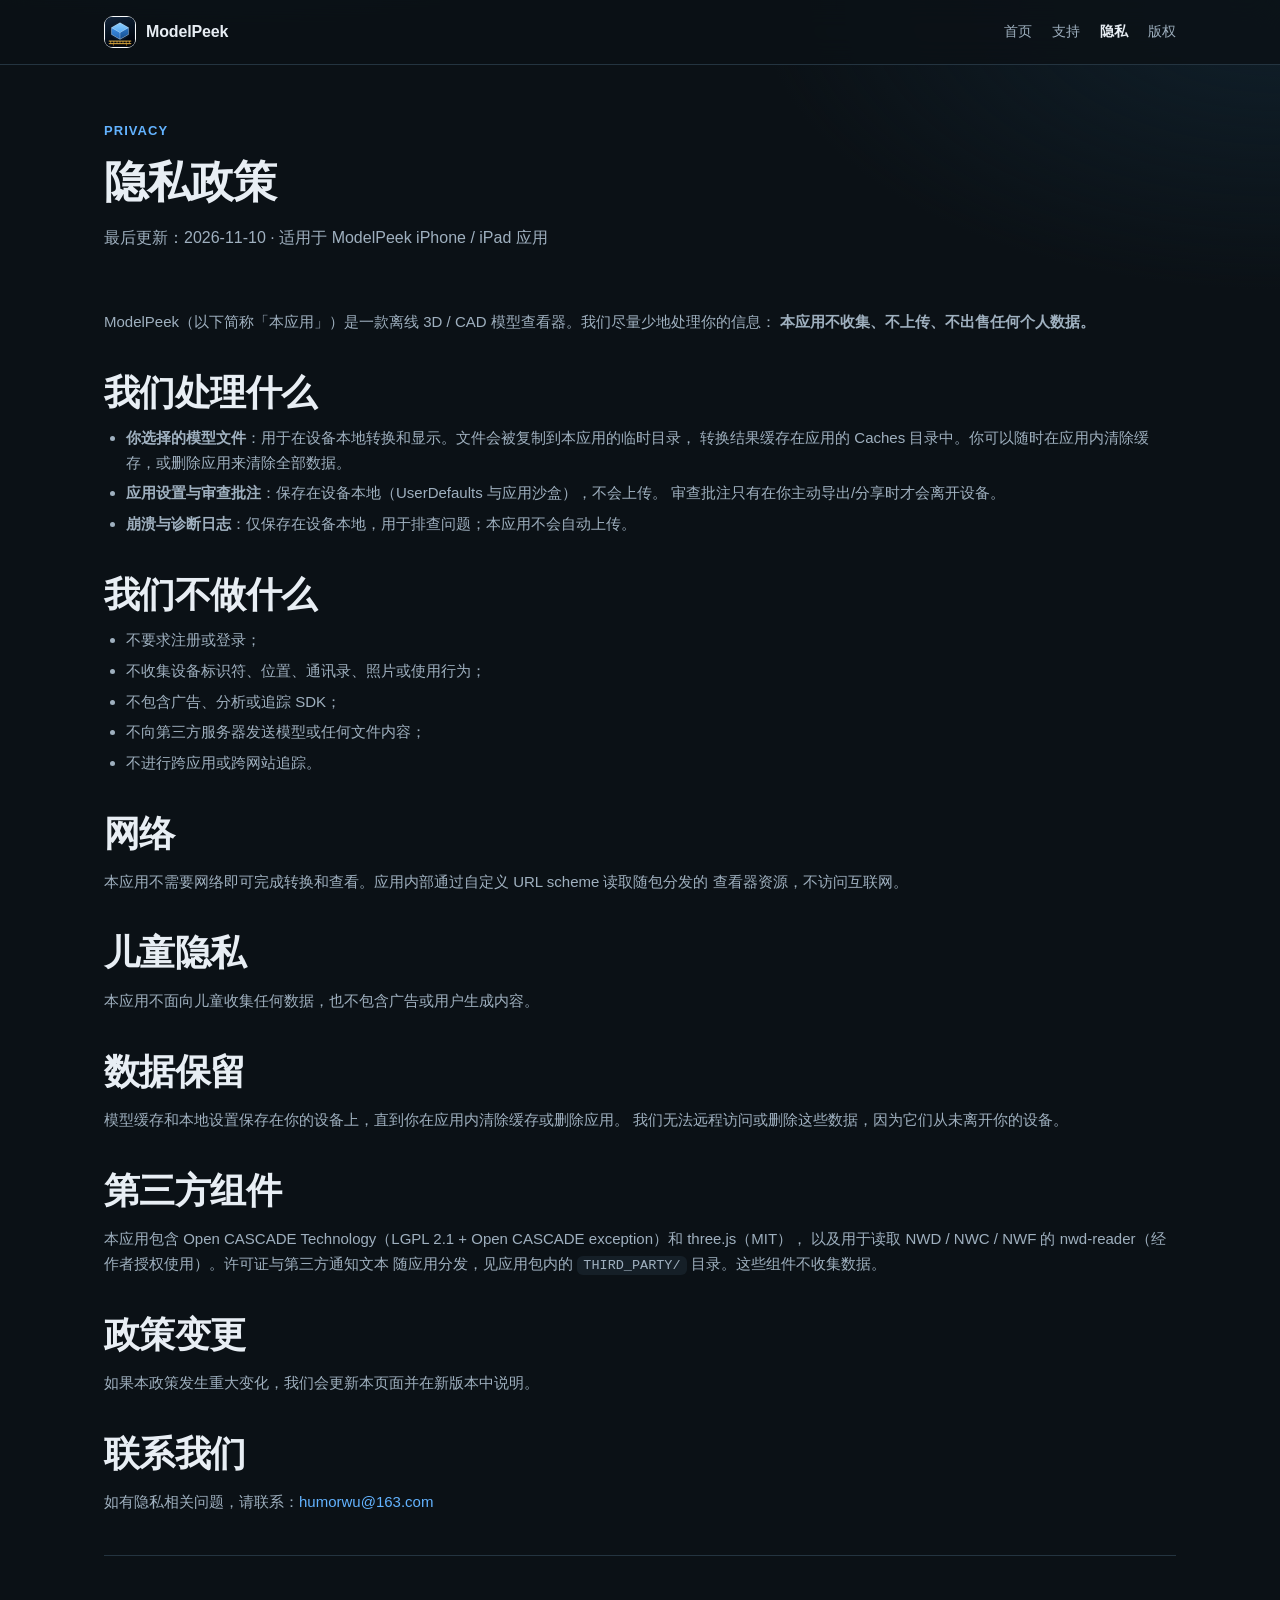
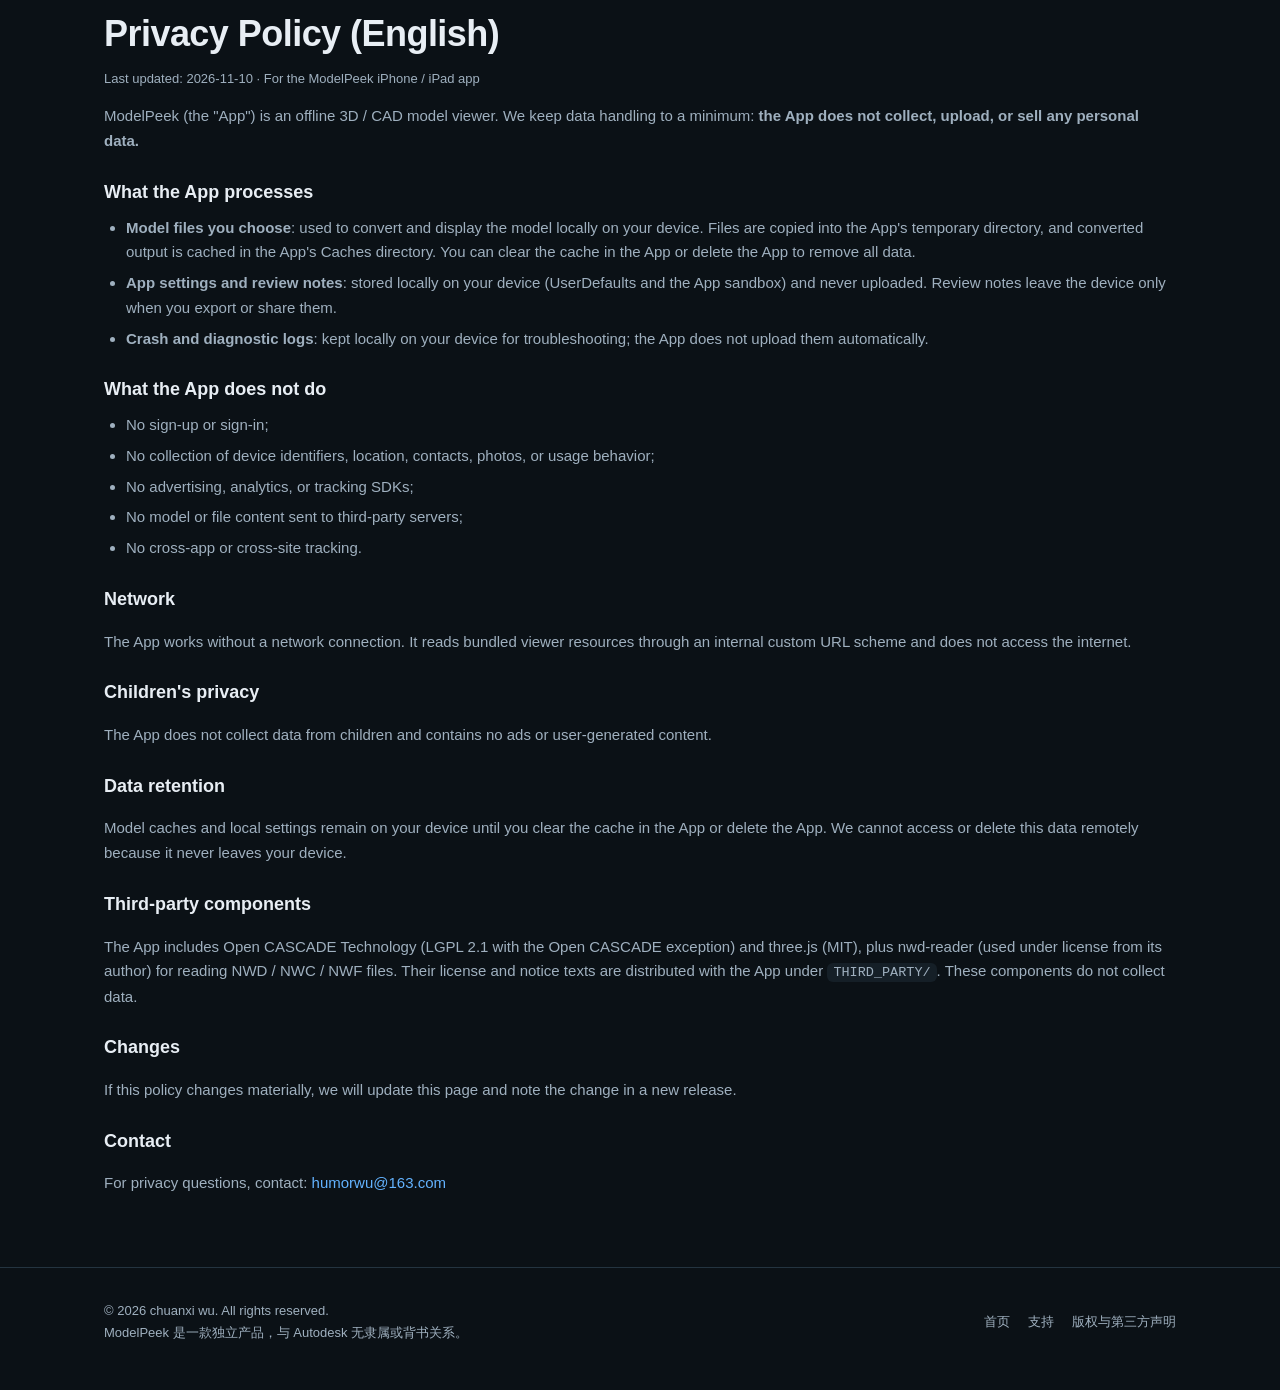
==== privacy.html @ 5bdde5b8 "Add ModelPeek App Store support, marketing, privacy and copyright pages Co-Authored-By: Claude Code " ====
<!doctype html>
<html lang="zh-CN">
<head>
  <meta charset="utf-8">
  <meta name="viewport" content="width=device-width, initial-scale=1">
  <meta name="description" content="ModelPeek 隐私政策：不收集、不上传、不出售个人数据；模型转换和渲染全部在设备本地完成。">
  <meta name="theme-color" content="#0b1116">
  <title>隐私政策 — ModelPeek</title>
  <link rel="icon" href="assets/icon-256.png" type="image/png">
  <link rel="stylesheet" href="site.css">
</head>
<body>
  <header class="site-header">
    <div class="wrap nav">
      <a class="brand" href="index.html" aria-label="ModelPeek 首页">
        <img src="assets/icon-256.png" alt="" width="32" height="32">
        ModelPeek
      </a>
      <nav class="nav-links" aria-label="主导航">
        <a href="index.html">首页</a>
        <a href="support.html">支持</a>
        <a href="privacy.html" aria-current="page">隐私</a>
        <a href="copyright.html">版权</a>
      </nav>
    </div>
  </header>

  <main>
    <section class="page-head">
      <div class="wrap">
        <span class="eyebrow">Privacy</span>
        <h1>隐私政策</h1>
        <p>最后更新：2026-11-10 · 适用于 ModelPeek iPhone / iPad 应用</p>
      </div>
    </section>

    <section class="section" style="border-top:0;padding-top:16px">
      <div class="wrap legal">
        <p>
          ModelPeek（以下简称「本应用」）是一款离线 3D / CAD 模型查看器。我们尽量少地处理你的信息：
          <strong>本应用不收集、不上传、不出售任何个人数据。</strong>
        </p>

        <h2>我们处理什么</h2>
        <ul>
          <li><strong>你选择的模型文件</strong>：用于在设备本地转换和显示。文件会被复制到本应用的临时目录，
            转换结果缓存在应用的 Caches 目录中。你可以随时在应用内清除缓存，或删除应用来清除全部数据。</li>
          <li><strong>应用设置与审查批注</strong>：保存在设备本地（UserDefaults 与应用沙盒），不会上传。
            审查批注只有在你主动导出/分享时才会离开设备。</li>
          <li><strong>崩溃与诊断日志</strong>：仅保存在设备本地，用于排查问题；本应用不会自动上传。</li>
        </ul>

        <h2>我们不做什么</h2>
        <ul>
          <li>不要求注册或登录；</li>
          <li>不收集设备标识符、位置、通讯录、照片或使用行为；</li>
          <li>不包含广告、分析或追踪 SDK；</li>
          <li>不向第三方服务器发送模型或任何文件内容；</li>
          <li>不进行跨应用或跨网站追踪。</li>
        </ul>

        <h2>网络</h2>
        <p>本应用不需要网络即可完成转换和查看。应用内部通过自定义 URL scheme 读取随包分发的
          查看器资源，不访问互联网。</p>

        <h2>儿童隐私</h2>
        <p>本应用不面向儿童收集任何数据，也不包含广告或用户生成内容。</p>

        <h2>数据保留</h2>
        <p>模型缓存和本地设置保存在你的设备上，直到你在应用内清除缓存或删除应用。
          我们无法远程访问或删除这些数据，因为它们从未离开你的设备。</p>

        <h2>第三方组件</h2>
        <p>本应用包含 Open CASCADE Technology（LGPL 2.1 + Open CASCADE exception）和 three.js（MIT），
          以及用于读取 NWD / NWC / NWF 的 nwd-reader（经作者授权使用）。许可证与第三方通知文本
          随应用分发，见应用包内的 <code>THIRD_PARTY/</code> 目录。这些组件不收集数据。</p>

        <h2>政策变更</h2>
        <p>如果本政策发生重大变化，我们会更新本页面并在新版本中说明。</p>

        <h2>联系我们</h2>
        <p>如有隐私相关问题，请联系：<a href="mailto:humorwu@163.com">humorwu@163.com</a></p>

        <div class="lang-block">
          <h2>Privacy Policy (English)</h2>
          <p class="small">Last updated: 2026-11-10 · For the ModelPeek iPhone / iPad app</p>

          <p>ModelPeek (the "App") is an offline 3D / CAD model viewer. We keep data handling to a minimum:
            <strong>the App does not collect, upload, or sell any personal data.</strong></p>

          <h3>What the App processes</h3>
          <ul>
            <li><strong>Model files you choose</strong>: used to convert and display the model locally on your
              device. Files are copied into the App's temporary directory, and converted output is cached in the
              App's Caches directory. You can clear the cache in the App or delete the App to remove all data.</li>
            <li><strong>App settings and review notes</strong>: stored locally on your device (UserDefaults and the
              App sandbox) and never uploaded. Review notes leave the device only when you export or share them.</li>
            <li><strong>Crash and diagnostic logs</strong>: kept locally on your device for troubleshooting; the App
              does not upload them automatically.</li>
          </ul>

          <h3>What the App does not do</h3>
          <ul>
            <li>No sign-up or sign-in;</li>
            <li>No collection of device identifiers, location, contacts, photos, or usage behavior;</li>
            <li>No advertising, analytics, or tracking SDKs;</li>
            <li>No model or file content sent to third-party servers;</li>
            <li>No cross-app or cross-site tracking.</li>
          </ul>

          <h3>Network</h3>
          <p>The App works without a network connection. It reads bundled viewer resources through an
            internal custom URL scheme and does not access the internet.</p>

          <h3>Children's privacy</h3>
          <p>The App does not collect data from children and contains no ads or user-generated content.</p>

          <h3>Data retention</h3>
          <p>Model caches and local settings remain on your device until you clear the cache in the App or
            delete the App. We cannot access or delete this data remotely because it never leaves your device.</p>

          <h3>Third-party components</h3>
          <p>The App includes Open CASCADE Technology (LGPL 2.1 with the Open CASCADE exception) and
            three.js (MIT), plus nwd-reader (used under license from its author) for reading
            NWD / NWC / NWF files. Their license and notice texts are distributed with the App under
            <code>THIRD_PARTY/</code>. These components do not collect data.</p>

          <h3>Changes</h3>
          <p>If this policy changes materially, we will update this page and note the change in a new release.</p>

          <h3>Contact</h3>
          <p>For privacy questions, contact: <a href="mailto:humorwu@163.com">humorwu@163.com</a></p>
        </div>
      </div>
    </section>
  </main>

  <footer class="site-footer">
    <div class="wrap footer-grid">
      <div>
        <div>© 2026 chuanxi wu. All rights reserved.</div>
        <div class="small">ModelPeek 是一款独立产品，与 Autodesk 无隶属或背书关系。</div>
      </div>
      <nav class="footer-links" aria-label="页脚链接">
        <a href="index.html">首页</a>
        <a href="support.html">支持</a>
        <a href="copyright.html">版权与第三方声明</a>
      </nav>
    </div>
  </footer>
</body>
</html>
---- site.css ----
:root {
  color-scheme: dark;
  --bg: #0b1116;
  --bg-soft: #111a21;
  --panel: #151f27;
  --panel-2: #1a2630;
  --text: #e8eef4;
  --muted: #9fb0bf;
  --accent: #63b3ff;
  --accent-strong: #2f8fe8;
  --border: #243440;
  --ok: #5ad19a;
  --radius: 18px;
  --max: 1120px;
}

* { box-sizing: border-box; }

html {
  scroll-behavior: smooth;
  background: var(--bg);
}

body {
  margin: 0;
  color: var(--text);
  font-family: -apple-system, BlinkMacSystemFont, "SF Pro Text", "PingFang SC",
    "Hiragino Sans GB", "Microsoft YaHei", "Segoe UI", sans-serif;
  line-height: 1.65;
  background:
    radial-gradient(1100px 560px at 18% -10%, #172a3a 0%, transparent 62%),
    radial-gradient(900px 500px at 100% 0%, #10202b 0%, transparent 58%),
    var(--bg);
  -webkit-font-smoothing: antialiased;
}

a {
  color: var(--accent);
  text-decoration: none;
}

a:hover { text-decoration: underline; }

a:focus-visible,
button:focus-visible,
summary:focus-visible {
  outline: 2px solid var(--accent);
  outline-offset: 3px;
  border-radius: 6px;
}

img { max-width: 100%; height: auto; }

.wrap {
  max-width: var(--max);
  margin: 0 auto;
  padding: 0 24px;
}

.site-header {
  position: sticky;
  top: 0;
  z-index: 20;
  background: rgba(11, 17, 22, 0.84);
  border-bottom: 1px solid var(--border);
  backdrop-filter: blur(14px);
  -webkit-backdrop-filter: blur(14px);
}

.nav {
  display: flex;
  align-items: center;
  gap: 18px;
  min-height: 64px;
}

.brand {
  display: inline-flex;
  align-items: center;
  gap: 10px;
  color: var(--text);
  font-weight: 700;
  letter-spacing: -0.01em;
}

.brand:hover { text-decoration: none; }
.brand img { width: 32px; height: 32px; border-radius: 9px; }

.nav-links {
  display: flex;
  gap: 20px;
  margin-left: auto;
  font-size: 14px;
  color: var(--muted);
}

.nav-links a { color: var(--muted); }
.nav-links a:hover { color: var(--text); text-decoration: none; }
.nav-links a[aria-current="page"] { color: var(--text); font-weight: 600; }

.hero { padding: 72px 0 48px; }

.hero-grid {
  display: grid;
  grid-template-columns: 1.05fr 0.95fr;
  gap: 48px;
  align-items: center;
}

.eyebrow {
  color: var(--accent);
  font-size: 13px;
  font-weight: 700;
  letter-spacing: 0.08em;
  text-transform: uppercase;
}

h1 {
  margin: 14px 0 18px;
  font-size: clamp(34px, 5vw, 56px);
  line-height: 1.12;
  letter-spacing: -0.025em;
}

h2 {
  margin: 0 0 12px;
  font-size: clamp(26px, 3vw, 36px);
  line-height: 1.2;
  letter-spacing: -0.015em;
}

h3 { margin: 0 0 8px; font-size: 18px; }

.lead {
  max-width: 56ch;
  margin: 0;
  color: var(--muted);
  font-size: 18px;
}

.actions {
  display: flex;
  flex-wrap: wrap;
  gap: 12px;
  margin-top: 28px;
}

.btn {
  display: inline-flex;
  align-items: center;
  justify-content: center;
  gap: 8px;
  padding: 12px 20px;
  border: 1px solid transparent;
  border-radius: 12px;
  font-weight: 600;
  font-size: 15px;
  line-height: 1.2;
}

.btn:hover { text-decoration: none; }

.btn-primary {
  background: var(--accent-strong);
  color: #fff;
}

.btn-primary:hover { background: var(--accent); }

.btn-ghost {
  background: var(--panel);
  border-color: var(--border);
  color: var(--text);
}

.btn-ghost:hover { border-color: var(--accent); }

.hero-shot img {
  width: 100%;
  border: 1px solid var(--border);
  border-radius: 24px;
  box-shadow: 0 30px 80px rgba(0, 0, 0, 0.45);
}

.badge {
  display: inline-flex;
  align-items: center;
  gap: 6px;
  padding: 6px 10px;
  border-radius: 999px;
  background: rgba(99, 179, 255, 0.12);
  color: var(--accent);
  font-size: 12px;
  font-weight: 600;
}

.section {
  padding: 56px 0;
  border-top: 1px solid var(--border);
}

.section-lead {
  max-width: 70ch;
  margin: 0 0 28px;
  color: var(--muted);
}

.grid { display: grid; gap: 18px; }
.grid-3 { grid-template-columns: repeat(3, 1fr); }
.grid-2 { grid-template-columns: repeat(2, 1fr); }

.card {
  padding: 24px;
  border: 1px solid var(--border);
  border-radius: var(--radius);
  background: linear-gradient(180deg, var(--panel), var(--bg-soft));
}

.card p { margin: 0; color: var(--muted); font-size: 15px; }

.icon {
  display: grid;
  place-items: center;
  width: 38px;
  height: 38px;
  margin-bottom: 14px;
  border-radius: 10px;
  background: rgba(99, 179, 255, 0.12);
  color: var(--accent);
  font-size: 18px;
  font-weight: 700;
}

.section ul { margin: 0; padding-left: 22px; color: var(--muted); }
.section li + li { margin-top: 6px; }

.shots {
  display: grid;
  grid-template-columns: 1fr 1fr;
  gap: 20px;
  align-items: start;
}

.shots figure { margin: 0; }

.shots img {
  width: 100%;
  border: 1px solid var(--border);
  border-radius: 18px;
  background: var(--panel);
}

.shots figcaption {
  margin-top: 10px;
  color: var(--muted);
  font-size: 13px;
}

.formats {
  width: 100%;
  border-collapse: collapse;
  font-size: 15px;
}

.formats th,
.formats td {
  padding: 12px 14px;
  border-bottom: 1px solid var(--border);
  text-align: left;
}

.formats th {
  color: var(--muted);
  font-size: 12px;
  font-weight: 600;
  letter-spacing: 0.05em;
  text-transform: uppercase;
}

.formats td { color: var(--muted); }
.formats td:first-child { color: var(--text); font-weight: 600; }

.note {
  padding: 16px 18px;
  border: 1px solid rgba(90, 209, 154, 0.25);
  border-radius: 14px;
  background: rgba(90, 209, 154, 0.08);
  color: #c8f4df;
  font-size: 14px;
}

.faq { display: grid; gap: 12px; }

details {
  padding: 16px 18px;
  border: 1px solid var(--border);
  border-radius: 14px;
  background: var(--panel);
}

summary { cursor: pointer; font-weight: 600; }
details p { margin: 12px 0 0; color: var(--muted); }

.contact {
  display: flex;
  flex-wrap: wrap;
  gap: 16px;
  align-items: center;
  justify-content: space-between;
  padding: 24px;
  border: 1px solid var(--border);
  border-radius: var(--radius);
  background: linear-gradient(135deg, rgba(47, 143, 232, 0.18), rgba(90, 209, 154, 0.08));
}

.legal { color: var(--muted); font-size: 15px; }
.legal h2 { color: var(--text); margin-top: 36px; }
.legal h3 { color: var(--text); margin-top: 24px; }
.legal ul { padding-left: 22px; }
.legal li + li { margin-top: 6px; }
.legal code {
  padding: 2px 6px;
  border-radius: 6px;
  background: var(--panel);
  font-size: 0.9em;
}
.legal .lang-block { margin-top: 40px; padding-top: 20px; border-top: 1px solid var(--border); }

.page-head { padding: 52px 0 12px; }
.page-head h1 { font-size: clamp(30px, 4vw, 44px); }
.page-head p { color: var(--muted); max-width: 70ch; }

.site-footer {
  padding: 32px 0 48px;
  border-top: 1px solid var(--border);
  color: var(--muted);
  font-size: 13px;
}

.footer-grid {
  display: flex;
  flex-wrap: wrap;
  gap: 16px;
  align-items: center;
  justify-content: space-between;
}

.footer-links { display: flex; flex-wrap: wrap; gap: 18px; }
.footer-links a { color: var(--muted); }
.footer-links a:hover { color: var(--text); }

.muted { color: var(--muted); }
.small { font-size: 13px; }
.center { text-align: center; }

@media (max-width: 860px) {
  .hero { padding-top: 40px; }
  .hero-grid,
  .grid-3,
  .grid-2,
  .shots { grid-template-columns: 1fr; }
}

@media (max-width: 600px) {
  .nav { min-height: 0; padding: 10px 0; flex-wrap: wrap; }
  .nav-links { width: 100%; margin-left: 0; padding-bottom: 4px; overflow: auto; }
  .wrap { padding: 0 16px; }
  .section { padding: 40px 0; }
}
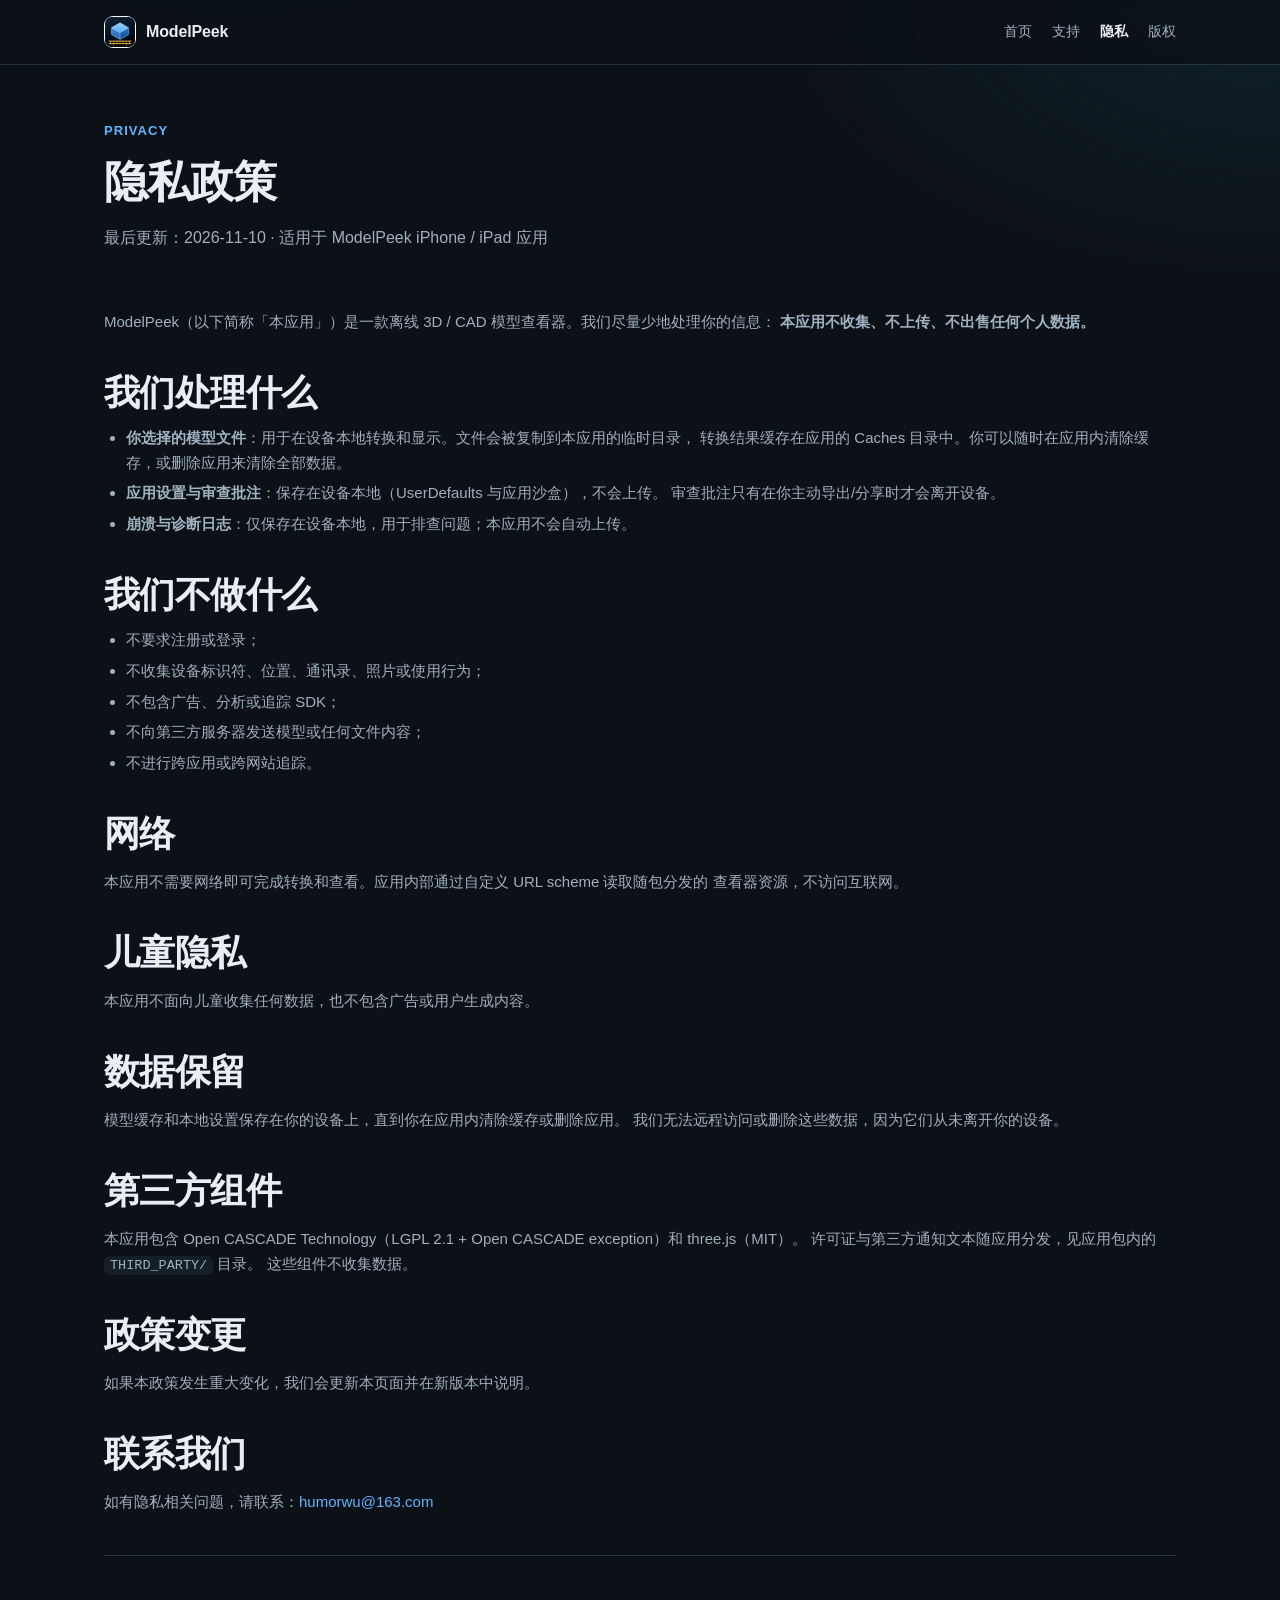
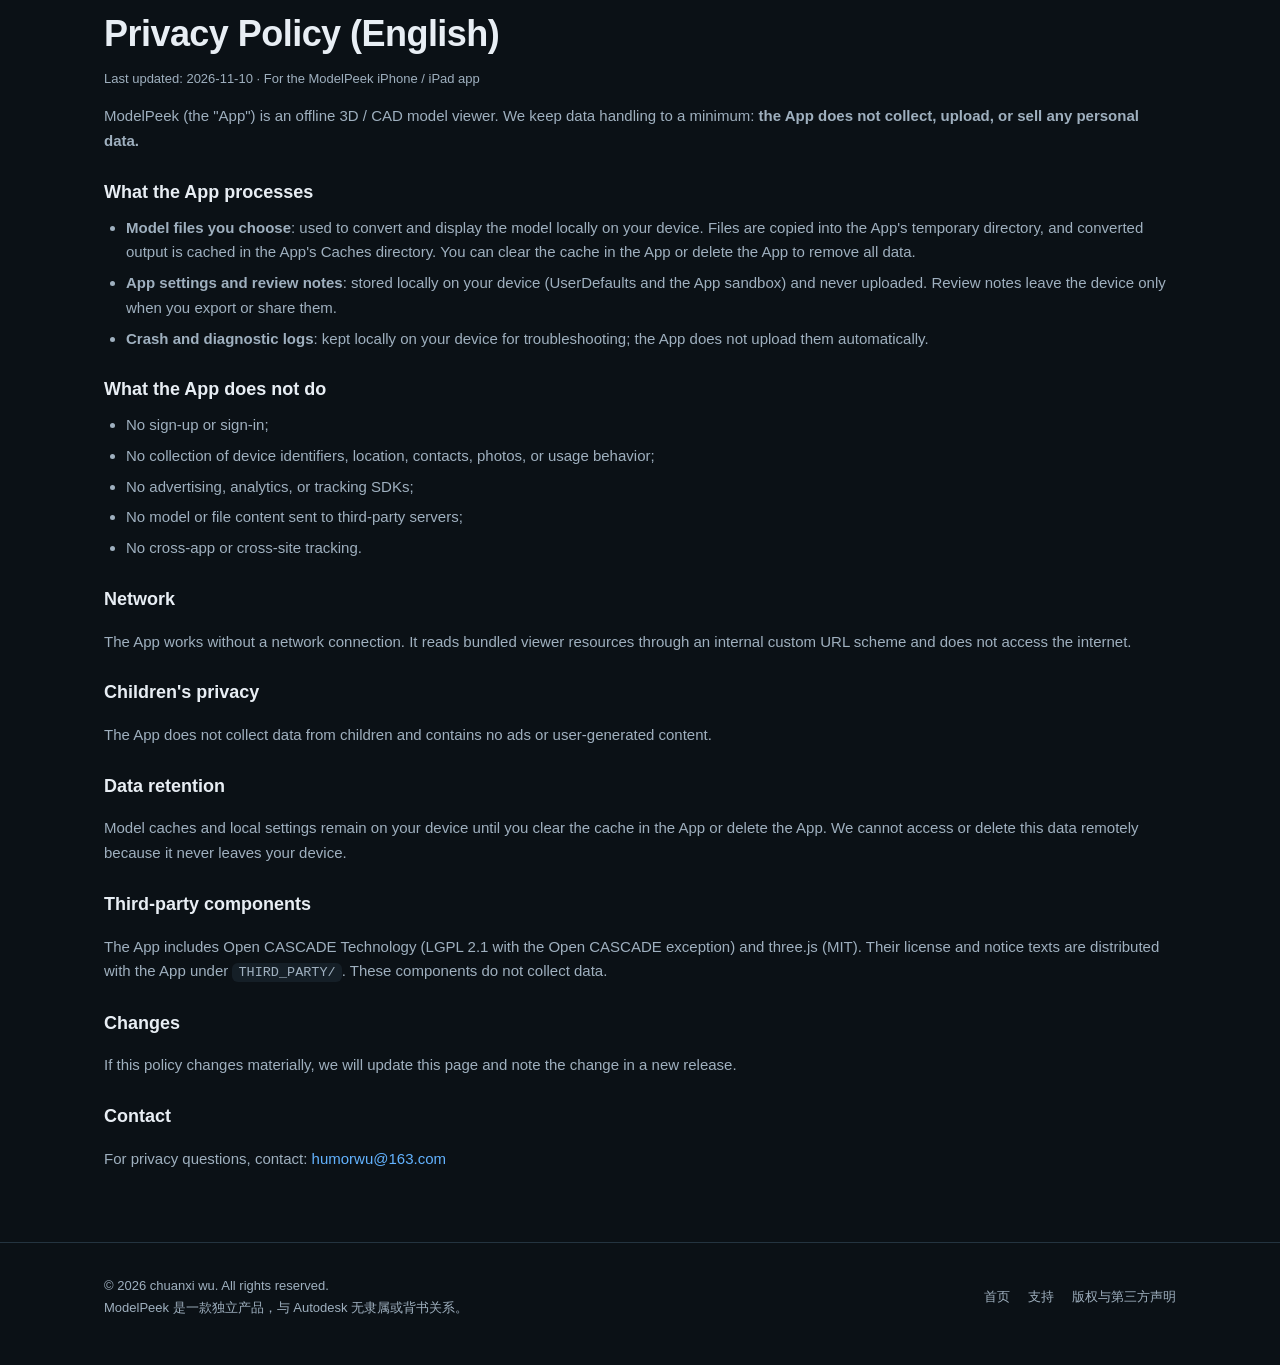
==== commit 23c71b80: "Remove third-party parser mention from privacy policy Co-Authored-By: Claude Code <noreply@anthropic" ====
--- a/privacy.html
+++ b/privacy.html
@@ -71,9 +71,9 @@
           我们无法远程访问或删除这些数据，因为它们从未离开你的设备。</p>
 
         <h2>第三方组件</h2>
-        <p>本应用包含 Open CASCADE Technology（LGPL 2.1 + Open CASCADE exception）和 three.js（MIT），
-          以及用于读取 NWD / NWC / NWF 的 nwd-reader（经作者授权使用）。许可证与第三方通知文本
-          随应用分发，见应用包内的 <code>THIRD_PARTY/</code> 目录。这些组件不收集数据。</p>
+        <p>本应用包含 Open CASCADE Technology（LGPL 2.1 + Open CASCADE exception）和 three.js（MIT）。
+          许可证与第三方通知文本随应用分发，见应用包内的 <code>THIRD_PARTY/</code> 目录。
+          这些组件不收集数据。</p>
 
         <h2>政策变更</h2>
         <p>如果本政策发生重大变化，我们会更新本页面并在新版本中说明。</p>
@@ -121,8 +121,7 @@
 
           <h3>Third-party components</h3>
           <p>The App includes Open CASCADE Technology (LGPL 2.1 with the Open CASCADE exception) and
-            three.js (MIT), plus nwd-reader (used under license from its author) for reading
-            NWD / NWC / NWF files. Their license and notice texts are distributed with the App under
+            three.js (MIT). Their license and notice texts are distributed with the App under
             <code>THIRD_PARTY/</code>. These components do not collect data.</p>
 
           <h3>Changes</h3>
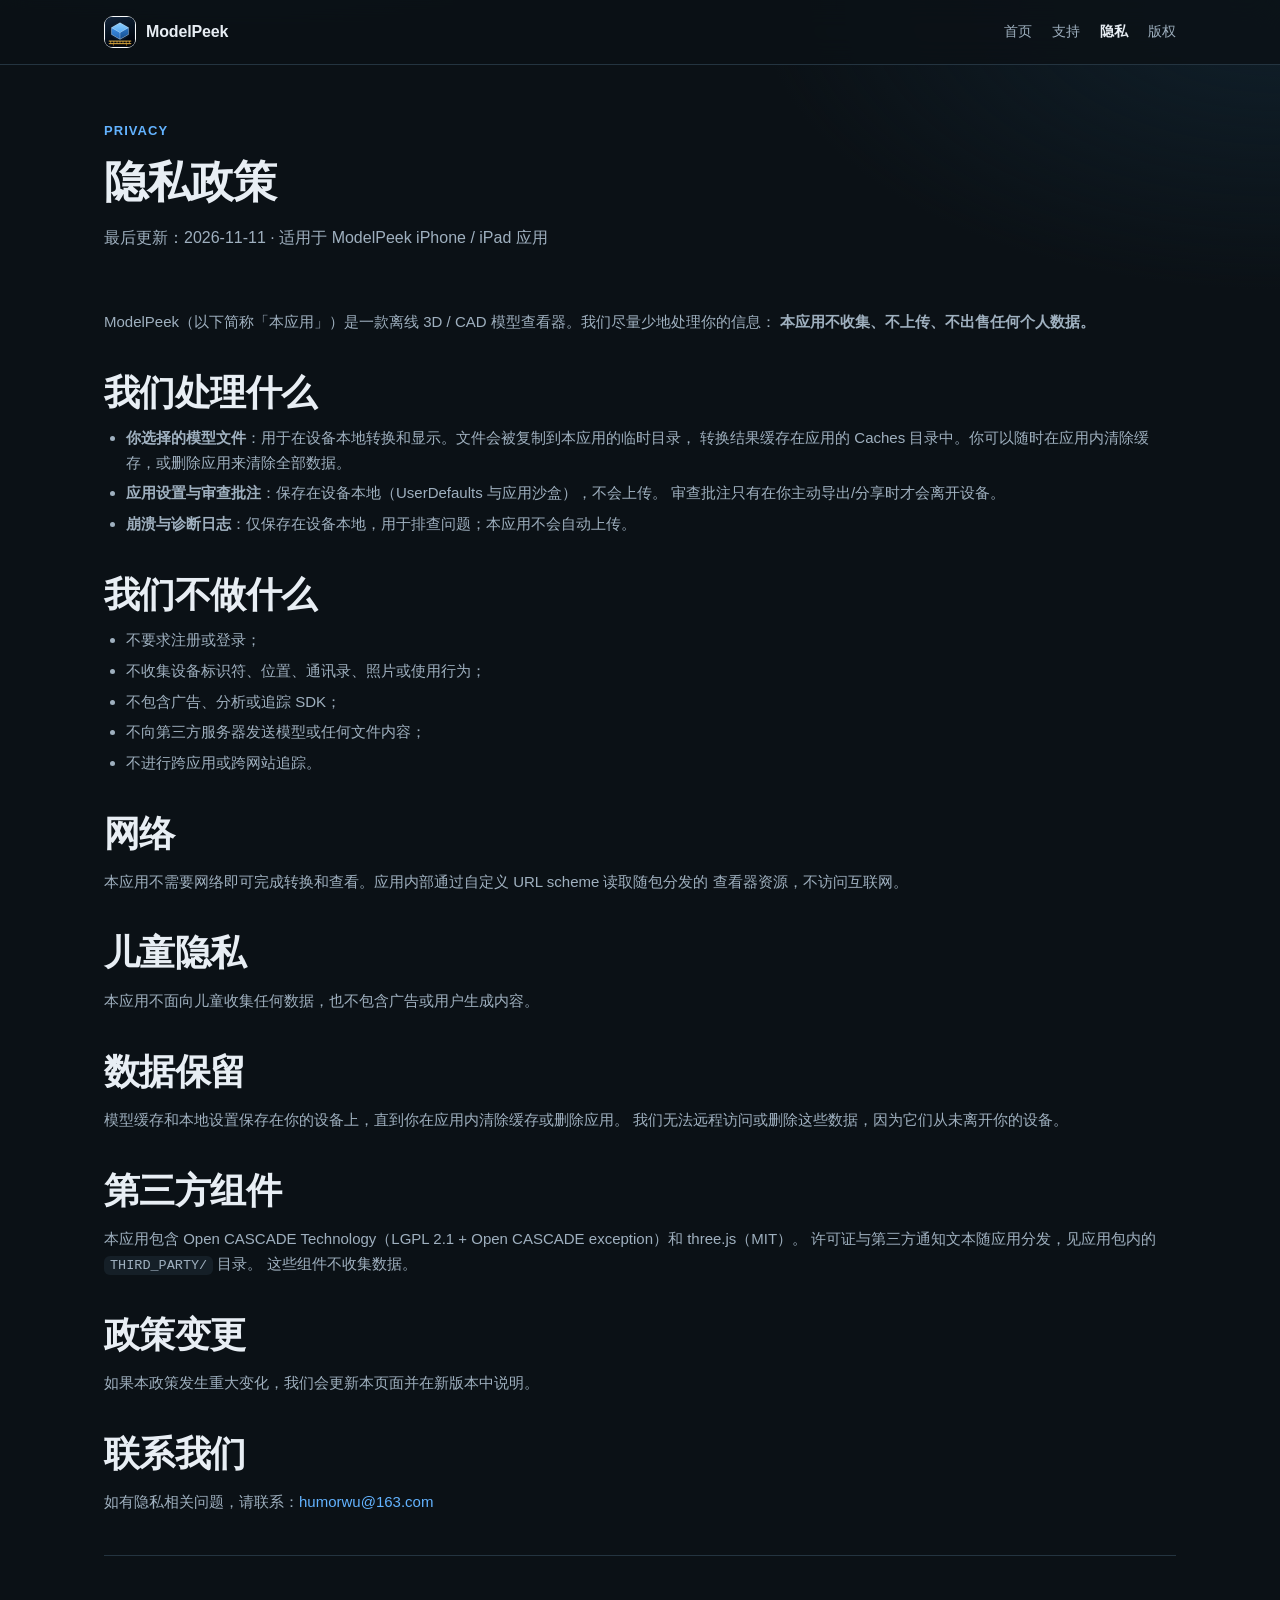
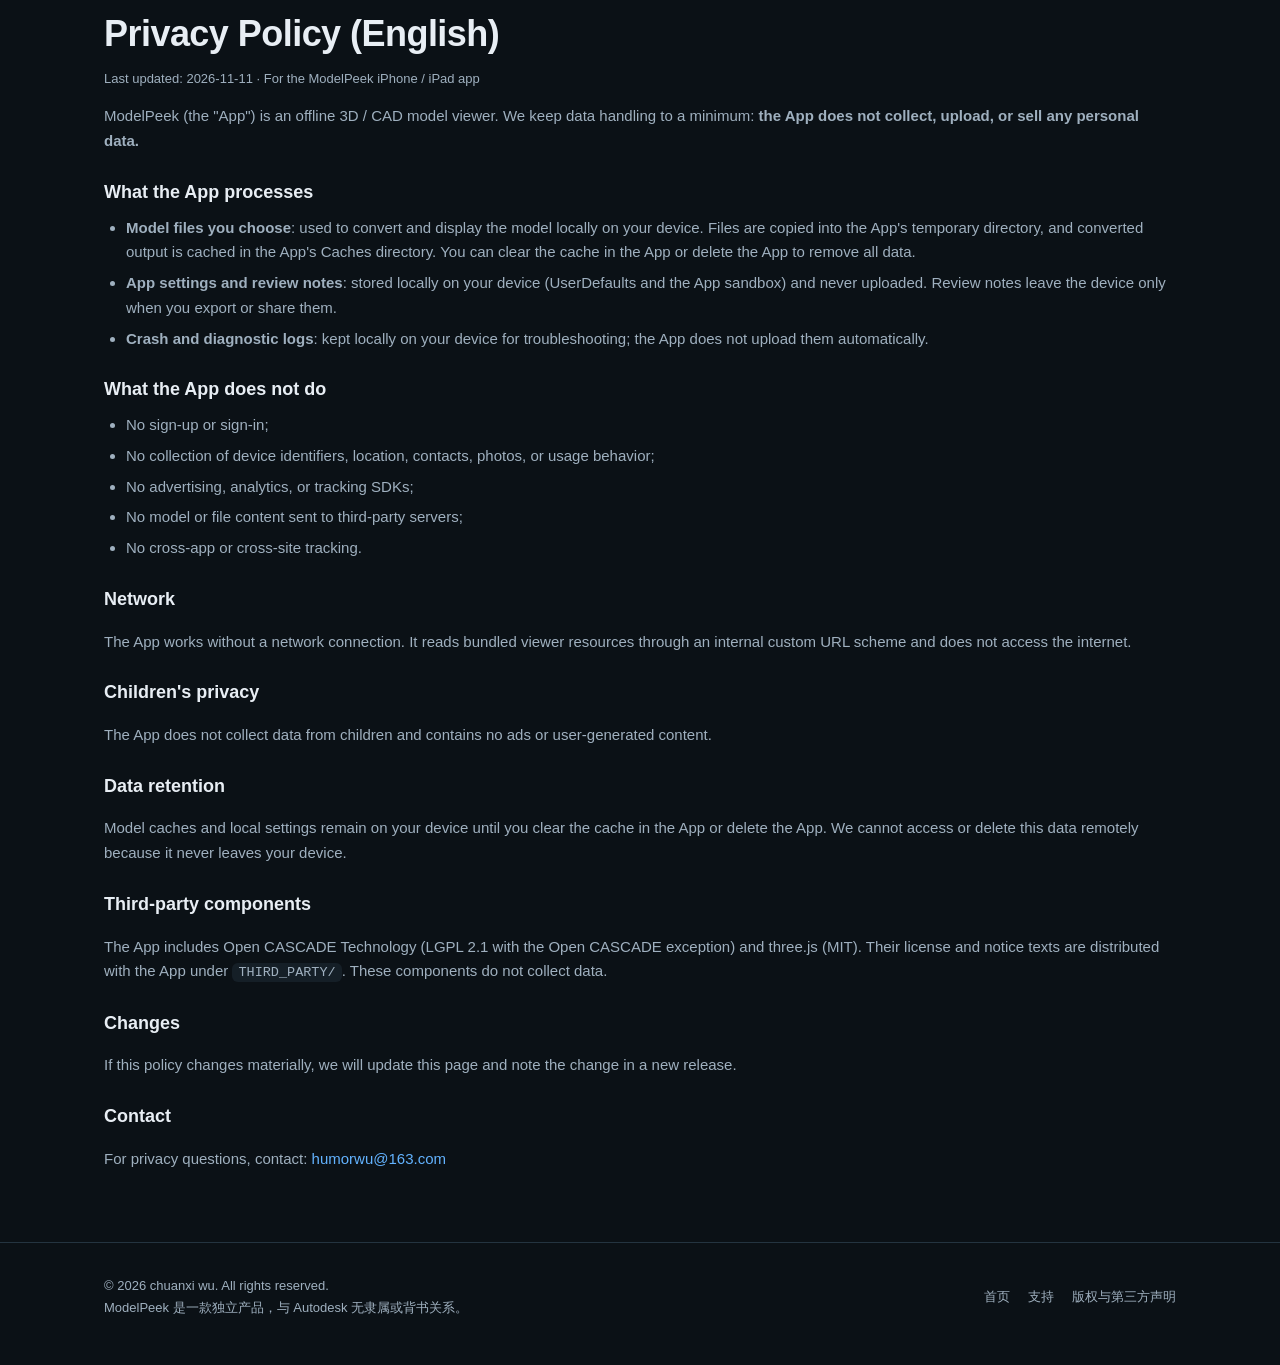
==== commit 76309d6f: "Update privacy policy date Co-Authored-By: Claude Code <noreply@anthropic.com>" ====
--- a/privacy.html
+++ b/privacy.html
@@ -30,7 +30,7 @@
       <div class="wrap">
         <span class="eyebrow">Privacy</span>
         <h1>隐私政策</h1>
-        <p>最后更新：2026-11-10 · 适用于 ModelPeek iPhone / iPad 应用</p>
+        <p>最后更新：2026-11-11 · 适用于 ModelPeek iPhone / iPad 应用</p>
       </div>
     </section>
 
@@ -83,7 +83,7 @@
 
         <div class="lang-block">
           <h2>Privacy Policy (English)</h2>
-          <p class="small">Last updated: 2026-11-10 · For the ModelPeek iPhone / iPad app</p>
+          <p class="small">Last updated: 2026-11-11 · For the ModelPeek iPhone / iPad app</p>
 
           <p>ModelPeek (the "App") is an offline 3D / CAD model viewer. We keep data handling to a minimum:
             <strong>the App does not collect, upload, or sell any personal data.</strong></p>
